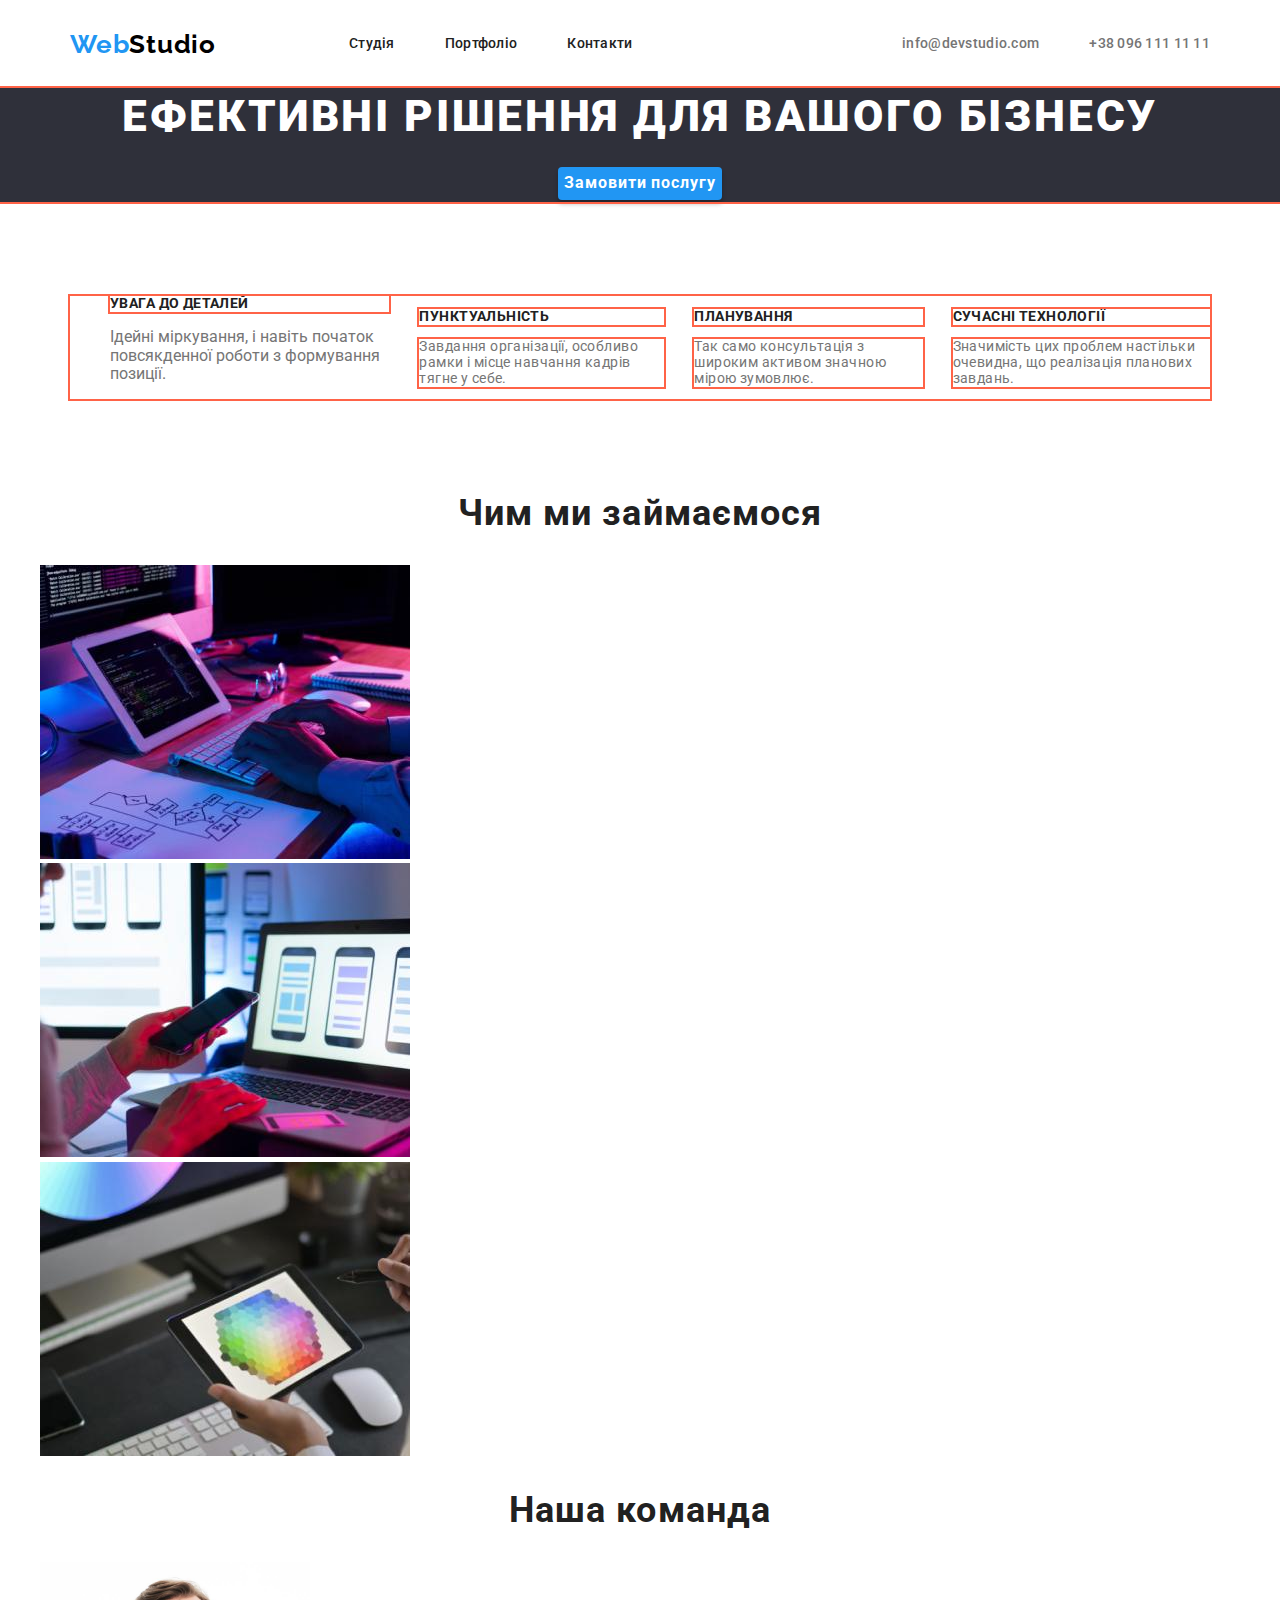
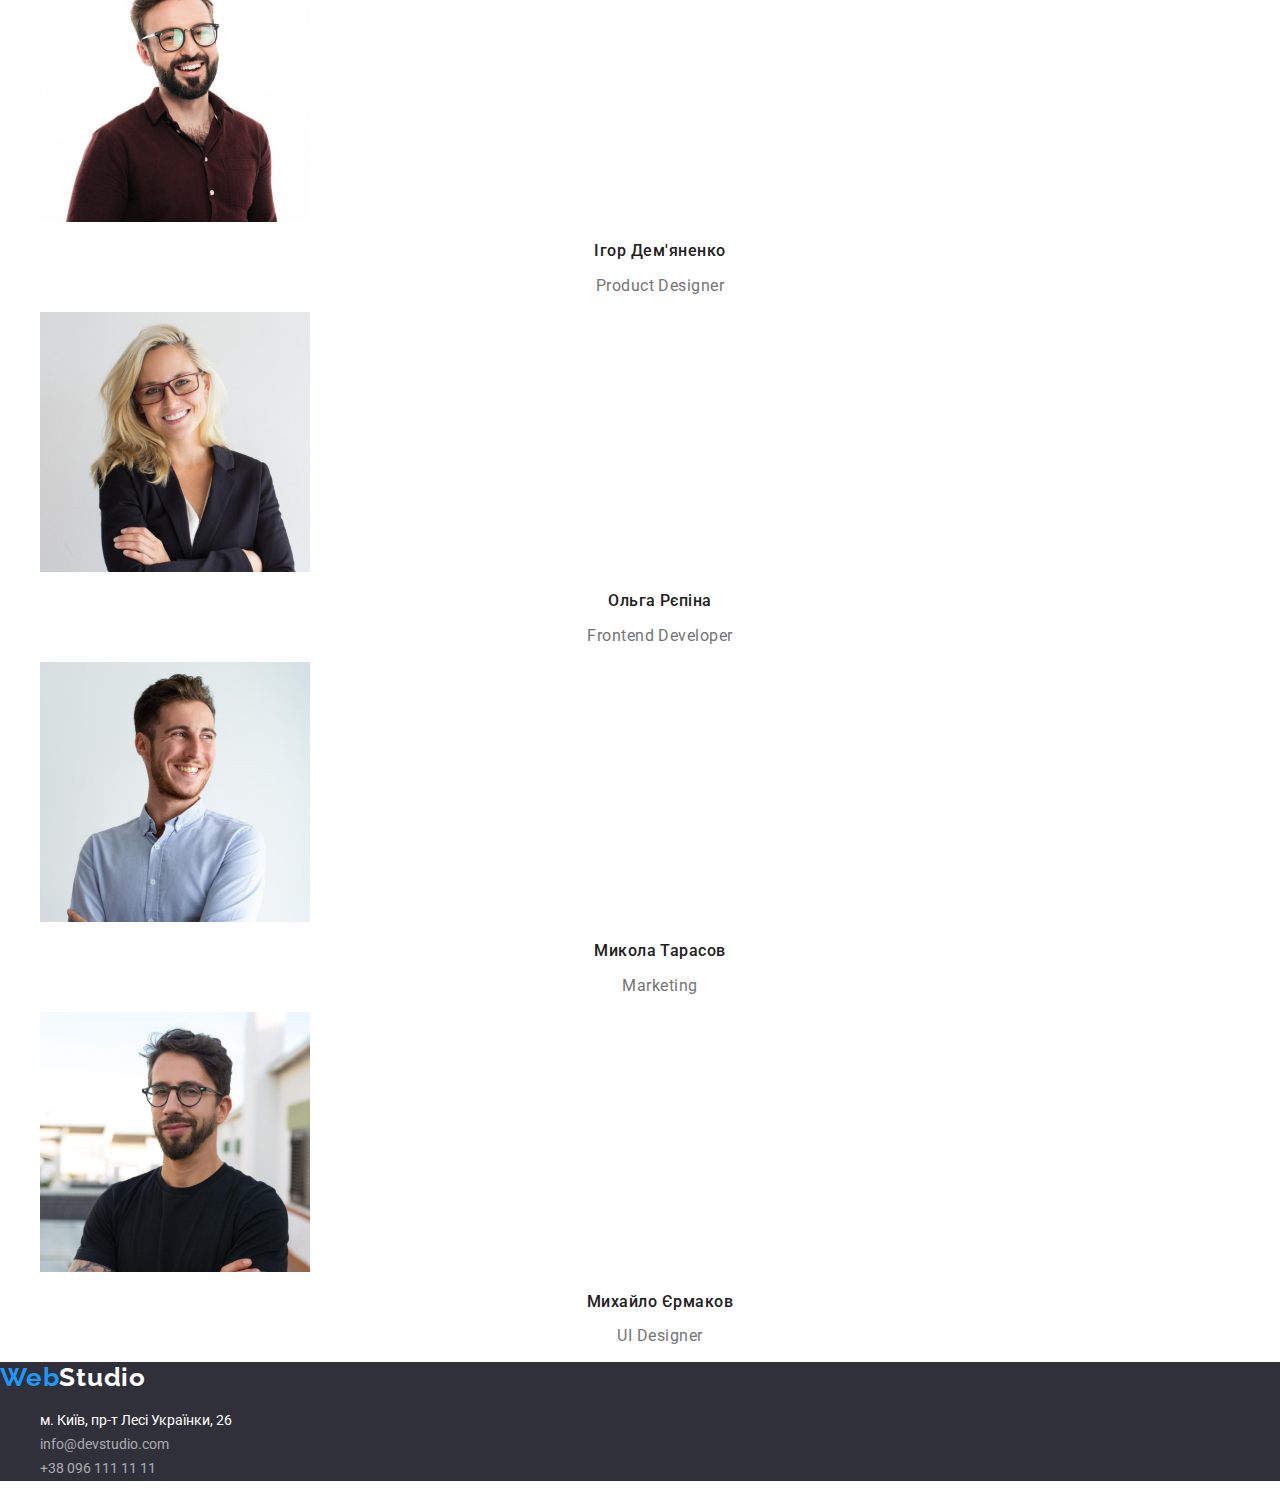
==== index.html @ b57abb13 "goit-markup-hw-03" ====
<!DOCTYPE html>
<html lang="uk">
  <head>
    <meta charset="UTF-8">
    <link href="https://fonts.googleapis.com/css2?family=Raleway:wght@700&family=Roboto:wght@400;500;700;900&display=swap" rel="stylesheet">
    <meta http-equiv="X-UA-Compatible" content="IE=edge">
    <meta name="viewport" content="width=device-width, initial-scale=1.0">
    <title>Web Studio</title>
    <link rel="stylesheet" href="https://cdnjs.cloudflare.com/ajax/libs/modern-normalize/1.1.0/modern-normalize.min.css" />
    <link rel="stylesheet" href="./css/main.css">
  </head>
  <body>
    <!--Шапка сайту-->
    <header>
      <nav class="container main-nav">
        <a href="./index.html" class="logoheader"><span class="logoweb">Web</span>Studio</a>
        <ul class="site-nav list">
          <li class="item">
            <a href="./index.html" class="link current">Студія</a>
          </li>
          <li class="item">
            <a href="./portfolio.html" class="link">Портфоліо</a>
          </li>
          <li class="item">
            <a href="#" class="link">Контакти</a>
          </li>
        </ul>
        <ul class="nav-contacts list">
          <li class="item">
            <a href="mailto:info@devstudio.com" class="link contacts">info@devstudio.com</a>
          </li>
          <li class="item">
            <a href="tel:+380961111111" class="link contacts">+38 096 111 11 11</a>
          </li>
        </ul>
      </nav>
    </header>
    <main>
      <!--Секція Герой-->
      <section class="hero background">
        <h1 class="hero-title">Ефективні рішення для вашого бізнесу</h1>
        <button type="button" class="button button-hero">Замовити послугу</button>
      </section>
      <!--Cекція Особливості-->
      <section class="container">
        <h2 class="visually-hidden">Наші переваги</h2>
        <ul class="feature list">
          <li class="item">
            <h3 class="feature-title">Увага до деталей</h3>
            <p>
              Ідейні міркування, і навіть початок повсякденної роботи з
              формування позиції.
            </p>
          </li>
          <li class="item">
            <h3 class="feature-title">Пунктуальність</h3>
            <p class="feature-text">
              Завдання організації, особливо рамки і місце навчання кадрів тягне
              у себе.
            </p>
          </li>
          <li class="item">
            <h3 class="feature-title">Планування</h3>
            <p class="feature-text">
              Так само консультація з широким активом значною мірою зумовлює.
            </p>
          </li>
          <li class="item">
            <h3 class="feature-title">Сучасні технології</h3>
            <p class="feature-text">
              Значимість цих проблем настільки очевидна, що реалізація планових
              завдань.
            </p>
          </li>
        </ul>
      </section>
      <!--Чим ми займаємося-->
      <section class="section">
        <h2 class="worklist-title">Чим ми займаємося</h2>
        <ul class="worklist list">
          <li>
            <img src="./images/box1.jpg" width="370" alt="box1">
          </li>
          <li>
            <img src="./images/box2.jpg" width="370" alt="box2">
          </li>
          <li>
            <img src="./images/box3.jpg" width="370" alt="box3">
          </li>
        </ul>
      </section>
      <!--Наша команда-->
      <section class="section">
        <h2 class="family-title">Наша команда</h2>
        <ul class="list">
          <li>
            <img
              src="./images/ihor.jpg"
              width="270"
              alt="Фото першого співробітника">
            <h3 class="family-member">Ігор Дем'яненко</h3>
            <p class="family-name">Product Designer</p>
          </li>
          <li>
            <img
              src="./images/olha.jpg"
              width="270"
              alt="Фото другого співробітника">
            <h3 class="family-member">Ольга Рєпіна</h3>
            <p class="family-name">Frontend Developer</p>
          </li>
          <li>
            <img
              src="./images/mykola.jpg"
              width="270"
              alt="Фото третього співробітника">
            <h3 class="family-member">Микола Тарасов</h3>
            <p class="family-name">Marketing</p>
          </li>
          <li>
            <img
              src="./images/mykhailo.jpg"
              width="270"
              alt="Фото четвертого співробітника">
            <h3 class="family-member">Михайло Єрмаков</h3>
            <p class="family-name">UI Designer</p>
          </li>
        </ul>
      </section>
    </main>
    <!--Футер сайту-->
    <footer class="background">
      <a href="./index.html" class="address logofooter"><span class="logoweb">Web</span>Studio</a>
      <address>
        <ul class="footer-nav list">
          <li>
            <a
              href="https://goo.gl/maps/ZicWZSvamPS7MqvVA"
              class="address-text link"
              target="_blank"
              rel="noopener noreferrer"
              >м. Київ, пр-т Лесі Українки, 26</a
            >
          </li>
          <li>
            <a href="mailto:info@devstudio.com" class="address-link link">info@devstudio.com</a>
          </li>
          <li>
            <a href="tel:+380961111111" class="address-link link">+38 096 111 11 11</a>
          </li>
        </ul>
      </address>
    </footer>
  </body>
</html>
---- css/main.css ----
/* Колір основного тексту #212121 */
/* Колір вторичного тексту #757575 */
/* Колір фону #FFFFFF */
/* Колір вторичного фону #F5F4FA */
/* Колір акценту #2196F3 */
/* Колір кнопки #F5F4FA */

:root {
    --primary-text-color: #757575;
    --title-text-color: #212121;
    --accent-color: #2196F3;
    --primary-white-color: #FFFFFF;  
}

html {
    box-sizing: border-box;
}

*,
*::before,
*::after, {
    box-sizing: inherit;
}

body {
    background-color: var(--primary-white-color);
    color: var(--primary-text-color);
    font-family: 'Roboto', sans-serif;
}

/* Hidden H1 */
.visually-hidden {
    position: absolute;
    white-space: nowrap;
    
    width: 1px;
    height: 1px;
    
    overflow: hidden;
    
    border: 0;
    padding: 0;
    
    clip: rect(0 0 0 0);
    clip-path: inset(50%);
    margin: -1px;
  } 

/* Контейнер */
.container {
    width: 1170px;
    
    padding-left: 15px;
    padding-right: 15px;
  
    margin-left: auto;
    margin-right: auto;
  }

/* Background */

.background {
    background-color: #2F303A;
}

/* Логотип/Logo */

.logoheader {
    color: #000000;
    
    font-family: Raleway;
    font-weight: 700;
    font-size: 26px;
    
    line-height: 1.19;
    letter-spacing: 0.03em;
    
    text-decoration: none;
}

.logofooter {
    color: #FFFFFF;
    
    font-family: Raleway;
    font-weight: 700;
    font-size: 26px;
    
    line-height: 1.19;
    letter-spacing: 0.03em;
    
    text-decoration: none;
}

.logoweb {
    color: #2196F3;
}

/* Site nav */

.main-nav {
    display: flex;
    align-items: center;
}

.site-nav {
    display: flex;
    margin-left: 93px;
}

.site-nav .link {
    color: var(--title-text-color);
    
    font-weight: 500;
    font-size: 14px;
    
    line-height: 1.14;
    letter-spacing: 0.02em;
    
    display: block;
    
    padding-top: 20px;
    padding-bottom: 20px;
    
    text-decoration: none;
}

.site-nav .item + .item {
    margin-left: 50px;
}

.nav-contacts {
    display: flex;
    margin-left: auto;
}

.nav-contacts .link {
    color: var(--primary-text-color);
    
    font-weight: 500;
    font-size: 14px;
    
    line-height: 1.14;
    letter-spacing: 0.02em;
    
    display: block;
    
    padding-top: 20px;
    padding-bottom: 20px;
    
    text-decoration: none;
}

.nav-contacts .item + .item {
    margin-left: 50px;
}

.site-nav .link:hover,
.site-nav .link:focus,
.nav-contacts .link:hover,
.nav-contacts .link:focus {
    color: var(--accent-color);
}

/* Герой */

.hero {
    font-weight: 900;
    font-size: 44px;

    line-height: 1.3;
    text-align: center;

    letter-spacing: 0.06em;

    text-transform: uppercase;

    margin-bottom: 94px;
    outline: 2px solid tomato;
}

.hero-title {
    margin-top: 0;
    margin-bottom: 30px;

    color: #FFFFFF;

    font-weight: 900;
    font-size: 44px;

    line-height: 1.3;
    text-align: center;
    letter-spacing: 0.06em;

    margin-bottom: 0;

    text-transform: uppercase;
}

/* Button */

.button {
    background-color: #F5F4FA;
    font-size: 16px;
    line-height: 1.6;
    text-align: center;
    letter-spacing: 0.03em;
    cursor: pointer;
}

.button:focus,
.button:hover {
    color: var(--primary-white-color);
    background-color: var(--accent-color);
}

.button-hero {
    color: var(--primary-white-color);
    background-color: #2196F3;
    font-weight: 700;
    font-size: 16px;
    line-height: 1.9;
    align-items: center;
    text-align: center;
    letter-spacing: 0.06em;
    border: 0 solid;
    border-color: var(--accent-color);
    border-radius: 4px;
    box-shadow: 0 4px 4px rgba(0, 0, 0, 0.250)
}

.button-portfolio {
    font-family: inherit;
    color: #000000;
    background-color: #F5F4FA;
    font-weight: 500;
    font-size: 16px;
    line-height: 1.6;
    text-align: center;
    letter-spacing: 0.03em;
}

/* Секція */

.section {
    color: var(--primary-text-color);
}

/* Особливості/Features */

/* .feature-headtitle {
    display: none;
} */

.feature {
    display: flex;
    align-items: center;
    margin-bottom: 94px;
    outline: 2px solid tomato;
}

.feature-list {
    color: var(--primary-text-color);
    font-size: 14px;
    line-height: 1.7;
    letter-spacing: 0.03em;
    padding-left: 0;
    display: block;
    align-items: center;
    margin-top: 0;
    margin-bottom: 0;
    outline: 2px solid tomato;
}

.feature-title {
    color: var(--title-text-color);
    font-weight: 700;
    font-size: 14px;
    line-height: 1.14;
    letter-spacing: 0.03em;
    text-transform: uppercase;
    margin-top: 0;
    margin-bottom: 10;
    outline: 2px solid tomato;
}

.feature-text {
    color: var(--primary-text-color);
    font-size: 14px;
    line-height: 1.14;
    letter-spacing: 0.03em;
    margin-top: 0;
    margin-bottom: 0;
    outline: 2px solid tomato;
}

.feature .item + .item {
    margin-left: 30px;
}

/* Чим ми займаємось/Work */

.worklist-title {
    color: var(--title-text-color);
    font-weight: 700;
    font-size: 36px;
    line-height: 1.16;
    text-align: center;
    letter-spacing: 0.03em;
}

/* Наша команда/Family */

.family-title {
    color: var(--title-text-color);
    font-weight: 700;
    font-size: 36px;
    line-height: 1.16;
    text-align: center;
    letter-spacing: 0.03em;
}

.family-member {
    color: var(--title-text-color);
    font-weight: 500;
    font-size: 16px;
    line-height: 1.18;
    text-align: center;
    letter-spacing: 0.03em;
}

.family-name {
    font-size: 16px;
    line-height: 1.18;
    text-align: center;
    letter-spacing: 0.03em;
}

/* Портфоліо/Portfolio */

.portfolio-title {
    color: var(--title-text-color);
    font-weight: 700;
    font-size: 18px;
    line-height: 2px;
    letter-spacing: 0.06em;
}

.portfolio-text {
    color: var(--primary-text-color);
    font-style: normal;
    font-weight: 400;
    font-size: 16px;
    line-height: 1.9;
    letter-spacing: 0.03em;
}

.portfolio-link {
    text-decoration: none;
}

/* Адреса/Address */
.address {
    text-decoration: none;
    font-style: normal;
}

.address-text {
    text-decoration: none;
    font-style: normal;
    color: #FFFFFF;
    font-size: 14px;
    line-height: 1.71;
}

.address-link {
    text-decoration: none;
    font-style: normal;
    color: rgba(255, 255, 255, 0.6);
    font-size: 14px;
    line-height: 1.71;
}

/* Футер/Footer */
.footer-nav .link {
    text-decoration: none;
}

.footer-nav .link:hover,
.footer-nav .link:focus {
    color: var(--accent-color);
}

.list {
    list-style: none;
}
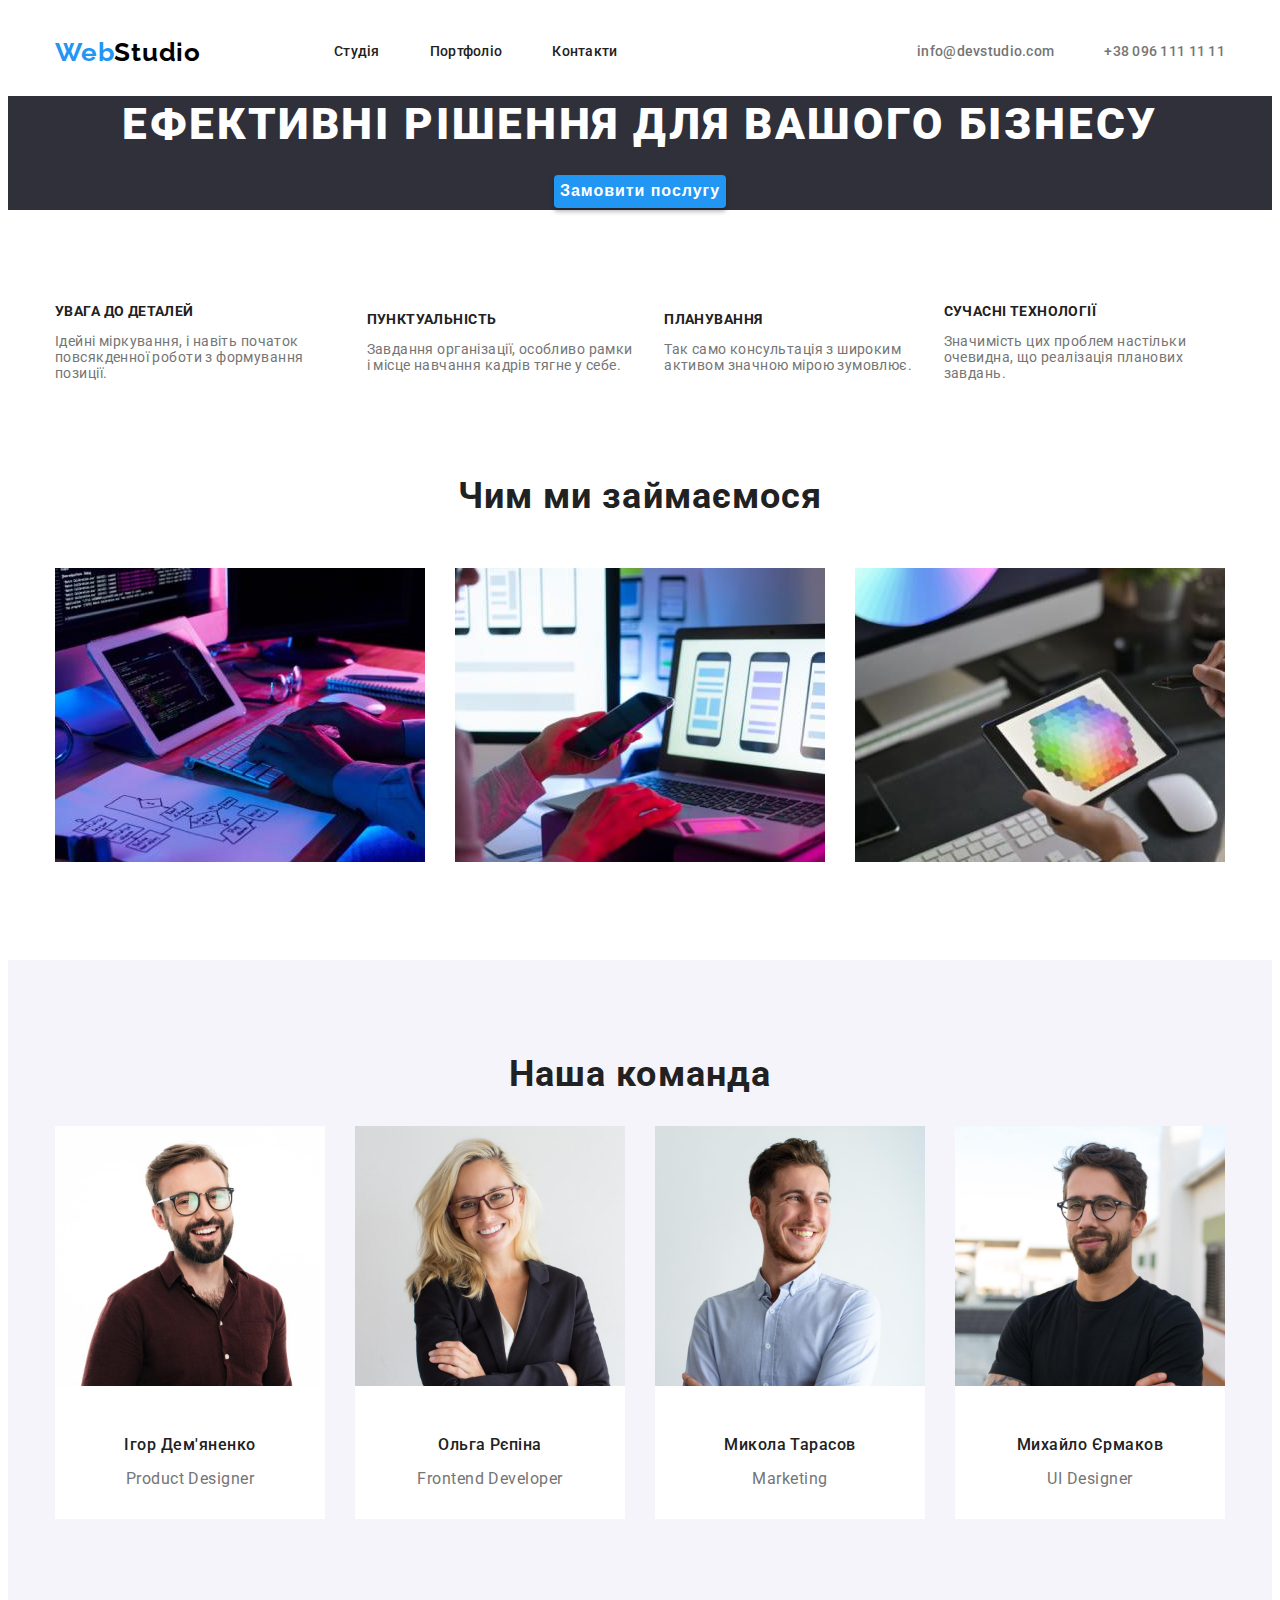
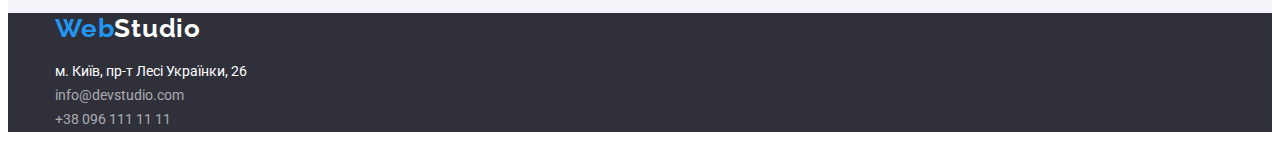
==== commit 5fbc5d57: "goit-markup-hw-03" ====
--- a/index.html
+++ b/index.html
@@ -6,7 +6,7 @@
     <meta http-equiv="X-UA-Compatible" content="IE=edge">
     <meta name="viewport" content="width=device-width, initial-scale=1.0">
     <title>Web Studio</title>
-    <link rel="stylesheet" href="https://cdnjs.cloudflare.com/ajax/libs/modern-normalize/1.1.0/modern-normalize.min.css" />
+    <!-- <link rel="stylesheet" href="https://cdnjs.cloudflare.com/ajax/libs/modern-normalize/1.1.0/modern-normalize.min.css" />-->
     <link rel="stylesheet" href="./css/main.css">
   </head>
   <body>
@@ -44,10 +44,10 @@
       <!--Cекція Особливості-->
       <section class="container">
         <h2 class="visually-hidden">Наші переваги</h2>
-        <ul class="feature list">
+        <ul class="feature ul list">
           <li class="item">
             <h3 class="feature-title">Увага до деталей</h3>
-            <p>
+            <p class="feature-text">
               Ідейні міркування, і навіть початок повсякденної роботи з
               формування позиції.
             </p>
@@ -75,9 +75,9 @@
         </ul>
       </section>
       <!--Чим ми займаємося-->
-      <section class="section">
-        <h2 class="worklist-title">Чим ми займаємося</h2>
-        <ul class="worklist list">
+      <section class="container">
+        </div><h2 class="worklist-title">Чим ми займаємося</h2>
+        <ul class="worklist ul list">
           <li>
             <img src="./images/box1.jpg" width="370" alt="box1">
           </li>
@@ -90,49 +90,49 @@
         </ul>
       </section>
       <!--Наша команда-->
-      <section class="section">
+      <section class="section-grey">
         <h2 class="family-title">Наша команда</h2>
-        <ul class="list">
-          <li>
-            <img
+        <div class="container"><ul class="family ul list">
+          <li class="card item">
+            <img class="photo"
               src="./images/ihor.jpg"
               width="270"
               alt="Фото першого співробітника">
-            <h3 class="family-member">Ігор Дем'яненко</h3>
-            <p class="family-name">Product Designer</p>
+            <h3 class="family-name">Ігор Дем'яненко</h3>
+            <p class="family-member">Product Designer</p>
           </li>
-          <li>
-            <img
+          <li class="card item">
+            <img class="photo"
               src="./images/olha.jpg"
               width="270"
               alt="Фото другого співробітника">
-            <h3 class="family-member">Ольга Рєпіна</h3>
-            <p class="family-name">Frontend Developer</p>
+            <h3 class="family-name">Ольга Рєпіна</h3>
+            <p class="family-member">Frontend Developer</p>
           </li>
-          <li>
-            <img
+          <li class="card item">
+            <img class="photo"
               src="./images/mykola.jpg"
               width="270"
               alt="Фото третього співробітника">
-            <h3 class="family-member">Микола Тарасов</h3>
-            <p class="family-name">Marketing</p>
+            <h3 class="family-name">Микола Тарасов</h3>
+            <p class="family-member">Marketing</p>
           </li>
-          <li>
-            <img
+          <li class="card item">
+            <img class="photo"
               src="./images/mykhailo.jpg"
               width="270"
               alt="Фото четвертого співробітника">
-            <h3 class="family-member">Михайло Єрмаков</h3>
-            <p class="family-name">UI Designer</p>
+            <h3 class="family-name">Михайло Єрмаков</h3>
+            <p class="family-member">UI Designer</p>
           </li>
-        </ul>
+        </ul></div>
       </section>
     </main>
     <!--Футер сайту-->
     <footer class="background">
-      <a href="./index.html" class="address logofooter"><span class="logoweb">Web</span>Studio</a>
+      <div class="container"><a href="./index.html" class="address logofooter"><span class="logoweb">Web</span>Studio</a>
       <address>
-        <ul class="footer-nav list">
+        <ul class="footer-nav ul list">
           <li>
             <a
               href="https://goo.gl/maps/ZicWZSvamPS7MqvVA"
@@ -149,7 +149,7 @@
             <a href="tel:+380961111111" class="address-link link">+38 096 111 11 11</a>
           </li>
         </ul>
-      </address>
+      </address></div>
     </footer>
   </body>
 </html>
--- a/css/main.css
+++ b/css/main.css
@@ -9,7 +9,8 @@
     --primary-text-color: #757575;
     --title-text-color: #212121;
     --accent-color: #2196F3;
-    --primary-white-color: #FFFFFF;  
+    --primary-white-color: #FFFFFF;
+    --secondary-bg-color: #F5F4FA;
 }
 
 html {
@@ -17,8 +18,8 @@
 }
 
 *,
-*::before,
-*::after, {
+*::before;
+*::after; {
     box-sizing: inherit;
 }
 
@@ -45,6 +46,14 @@
     clip-path: inset(50%);
     margin: -1px;
   } 
+
+  .ul {
+    padding-inline-start: 0;
+}
+
+.list {
+    list-style: none;
+}
 
 /* Контейнер */
 .container {
@@ -175,7 +184,6 @@
     text-transform: uppercase;
 
     margin-bottom: 94px;
-    outline: 2px solid tomato;
 }
 
 .hero-title {
@@ -245,6 +253,10 @@
     color: var(--primary-text-color);
 }
 
+.section-grey {
+    background-color: var(--secondary-bg-color);
+}
+
 /* Особливості/Features */
 
 /* .feature-headtitle {
@@ -255,7 +267,6 @@
     display: flex;
     align-items: center;
     margin-bottom: 94px;
-    outline: 2px solid tomato;
 }
 
 .feature-list {
@@ -268,7 +279,6 @@
     align-items: center;
     margin-top: 0;
     margin-bottom: 0;
-    outline: 2px solid tomato;
 }
 
 .feature-title {
@@ -280,7 +290,6 @@
     text-transform: uppercase;
     margin-top: 0;
     margin-bottom: 10;
-    outline: 2px solid tomato;
 }
 
 .feature-text {
@@ -290,7 +299,6 @@
     letter-spacing: 0.03em;
     margin-top: 0;
     margin-bottom: 0;
-    outline: 2px solid tomato;
 }
 
 .feature .item + .item {
@@ -299,16 +307,44 @@
 
 /* Чим ми займаємось/Work */
 
+.worklist {
+    display: flex;
+    justify-content: space-between;
+    margin-bottom: 94px;
+}
+
 .worklist-title {
+    display: block;
     color: var(--title-text-color);
     font-weight: 700;
     font-size: 36px;
     line-height: 1.16;
     text-align: center;
     letter-spacing: 0.03em;
+    margin-top: 0;
+    margin-bottom: 50px;
 }
 
 /* Наша команда/Family */
+
+.family {
+    display: flex;
+    margin-bottom: 0;
+}
+
+.family .card {
+    align-items: center;
+    background-color: var(--primary-white-color);
+    margin-bottom: 94px;
+}
+
+.family .item + .item {
+    margin-left: 30px;
+}
+
+.family .photo {
+    margin-bottom: 30px;
+}
 
 .family-title {
     color: var(--title-text-color);
@@ -317,22 +353,25 @@
     line-height: 1.16;
     text-align: center;
     letter-spacing: 0.03em;
+    padding-top: 94px;
+}
+
+.family-name {
+    color: var(--title-text-color);
+    font-weight: 500;
+    font-size: 16px;
+    line-height: 1.18;
+    text-align: center;
+    letter-spacing: 0.03em;
+    margin-bottom: 10px;
 }
 
 .family-member {
-    color: var(--title-text-color);
-    font-weight: 500;
     font-size: 16px;
     line-height: 1.18;
     text-align: center;
     letter-spacing: 0.03em;
-}
-
-.family-name {
-    font-size: 16px;
-    line-height: 1.18;
-    text-align: center;
-    letter-spacing: 0.03em;
+    margin-bottom: 30px;
 }
 
 /* Портфоліо/Portfolio */
@@ -388,8 +427,4 @@
 .footer-nav .link:hover,
 .footer-nav .link:focus {
     color: var(--accent-color);
-}
-
-.list {
-    list-style: none;
 }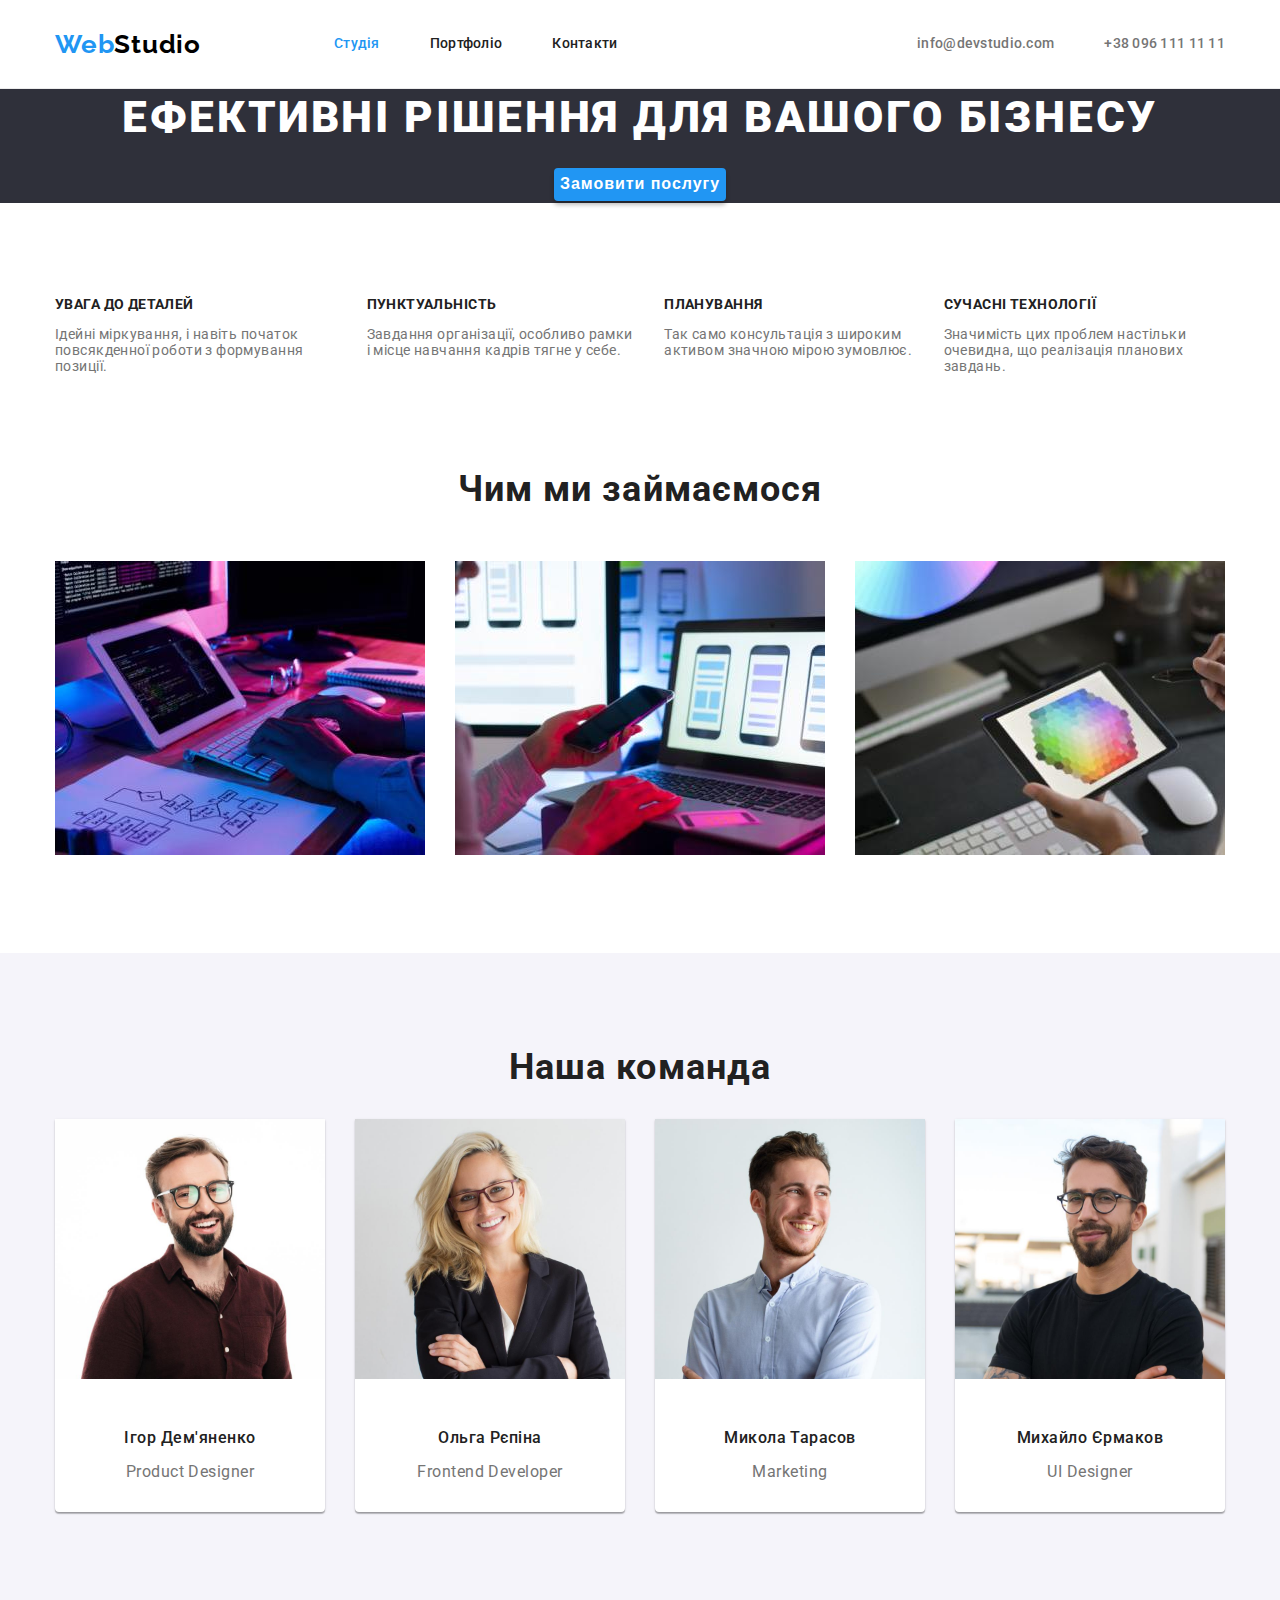
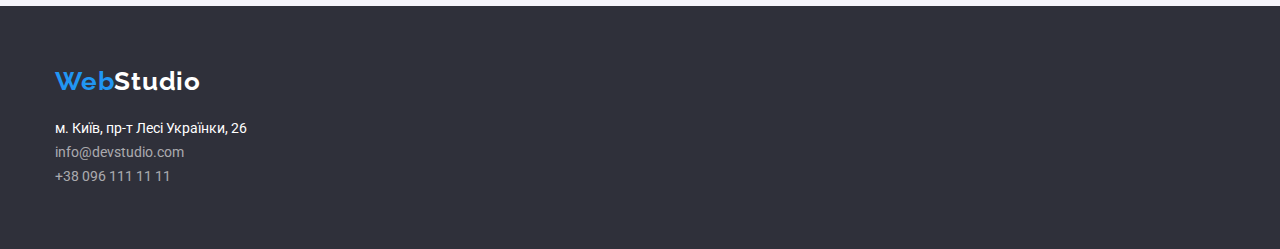
==== commit 7a033a9c: "goit-markup-hw-03" ====
--- a/index.html
+++ b/index.html
@@ -6,12 +6,12 @@
     <meta http-equiv="X-UA-Compatible" content="IE=edge">
     <meta name="viewport" content="width=device-width, initial-scale=1.0">
     <title>Web Studio</title>
-    <!-- <link rel="stylesheet" href="https://cdnjs.cloudflare.com/ajax/libs/modern-normalize/1.1.0/modern-normalize.min.css" />-->
+    <!-- <link rel="stylesheet" href="https://cdnjs.cloudflare.com/ajax/libs/modern-normalize/1.1.0/modern-normalize.min.css" /> -->
     <link rel="stylesheet" href="./css/main.css">
   </head>
   <body>
     <!--Шапка сайту-->
-    <header>
+    <header class="header">
       <nav class="container main-nav">
         <a href="./index.html" class="logoheader"><span class="logoweb">Web</span>Studio</a>
         <ul class="site-nav list">
--- a/css/main.css
+++ b/css/main.css
@@ -18,8 +18,8 @@
 }
 
 *,
-*::before;
-*::after; {
+*::before,
+*::after {
     box-sizing: inherit;
 }
 
@@ -27,6 +27,11 @@
     background-color: var(--primary-white-color);
     color: var(--primary-text-color);
     font-family: 'Roboto', sans-serif;
+    margin: 0;
+}
+
+.header {
+    border-bottom: 1px solid #ECECEC;
 }
 
 /* Hidden H1 */
@@ -57,7 +62,7 @@
 
 /* Контейнер */
 .container {
-    width: 1170px;
+    width: 1200px;
     
     padding-left: 15px;
     padding-right: 15px;
@@ -89,6 +94,7 @@
 
 .logofooter {
     color: #FFFFFF;
+    display: inline-block;
     
     font-family: Raleway;
     font-weight: 700;
@@ -98,6 +104,9 @@
     letter-spacing: 0.03em;
     
     text-decoration: none;
+
+    padding-top: 60px;
+    margin-bottom: 20px;
 }
 
 .logoweb {
@@ -167,6 +176,10 @@
 .site-nav .link:focus,
 .nav-contacts .link:hover,
 .nav-contacts .link:focus {
+    color: var(--accent-color);
+}
+
+.link.current {
     color: var(--accent-color);
 }
 
@@ -245,6 +258,12 @@
     line-height: 1.6;
     text-align: center;
     letter-spacing: 0.03em;
+    padding: 6px 22px;
+    min-width: 73px;
+    border: 0 solid;
+    border-color: var(--accent-color);
+    border-radius: 4px;
+    box-shadow: 0 4px 4px rgba(0, 0, 0, 0.250)
 }
 
 /* Секція */
@@ -265,7 +284,6 @@
 
 .feature {
     display: flex;
-    align-items: center;
     margin-bottom: 94px;
 }
 
@@ -336,6 +354,8 @@
     align-items: center;
     background-color: var(--primary-white-color);
     margin-bottom: 94px;
+    box-shadow: 0px 1px 3px rgba(0, 0, 0, 0.12), 0px 1px 1px rgba(0, 0, 0, 0.14), 0px 2px 1px rgba(0, 0, 0, 0.2);
+    border-radius: 0px 0px 4px 4px;
 }
 
 .family .item + .item {
@@ -376,31 +396,94 @@
 
 /* Портфоліо/Portfolio */
 
+.portfolio {
+    display: flex;
+    justify-content: center;
+}
+
+.portfolio-btn {
+    margin-top: 94px;
+    margin-bottom: 50px;
+}
+
+.portfolio-btn .item + .item {
+    margin-left: 8px;
+}
+
+.portfolio-list {
+    display: flex;
+    flex-wrap: wrap;
+    align-items: center;
+    margin-bottom: 94px;
+}
+
+.portfolio-list .card {
+    align-items: center;
+    background-color: var(--primary-white-color);
+    margin-right: 30px;
+    margin-bottom: 30px;
+}
+
 .portfolio-title {
+    display: inline-block;
     color: var(--title-text-color);
     font-weight: 700;
     font-size: 18px;
     line-height: 2px;
     letter-spacing: 0.06em;
+    padding-left: 24px;
+    margin-top: 20px;
+    margin-bottom: 0;
 }
 
 .portfolio-text {
+    display: block;
     color: var(--primary-text-color);
     font-style: normal;
     font-weight: 400;
     font-size: 16px;
     line-height: 1.9;
     letter-spacing: 0.03em;
+    padding-left: 24px;;
+    margin-top: 4px;
+    margin-bottom: 20px;
+}
+
+.portfolio-list .card:nth-child(3n) {
+    margin-right: 0;
+}
+
+.portfolio-list .card:nth-last-child(-n+3) {
+    margin-bottom: 0;
 }
 
 .portfolio-link {
     text-decoration: none;
+    margin: 0;
+}
+
+.portfolio-list .border {
+    /* border-top-width: 1px;
+    border-top-style: solid;
+    border-top-color: #EEEEEE; */
+
+    border-right-width: 1px;
+    border-right-style: solid;
+    border-right-color: #EEEEEE;
+
+    border-bottom-width: 1px;
+    border-bottom-style: solid;
+    border-bottom-color: #EEEEEE;
+
+    border-left-width: 1px;
+    border-left-style: solid;
+    border-left-color: #EEEEEE;
 }
 
 /* Адреса/Address */
 .address {
     text-decoration: none;
-    font-style: normal;
+    font-style: normal; 
 }
 
 .address-text {
@@ -420,6 +503,11 @@
 }
 
 /* Футер/Footer */
+.footer-nav {
+    padding-bottom: 60px;
+    margin: 0;
+}
+
 .footer-nav .link {
     text-decoration: none;
 }
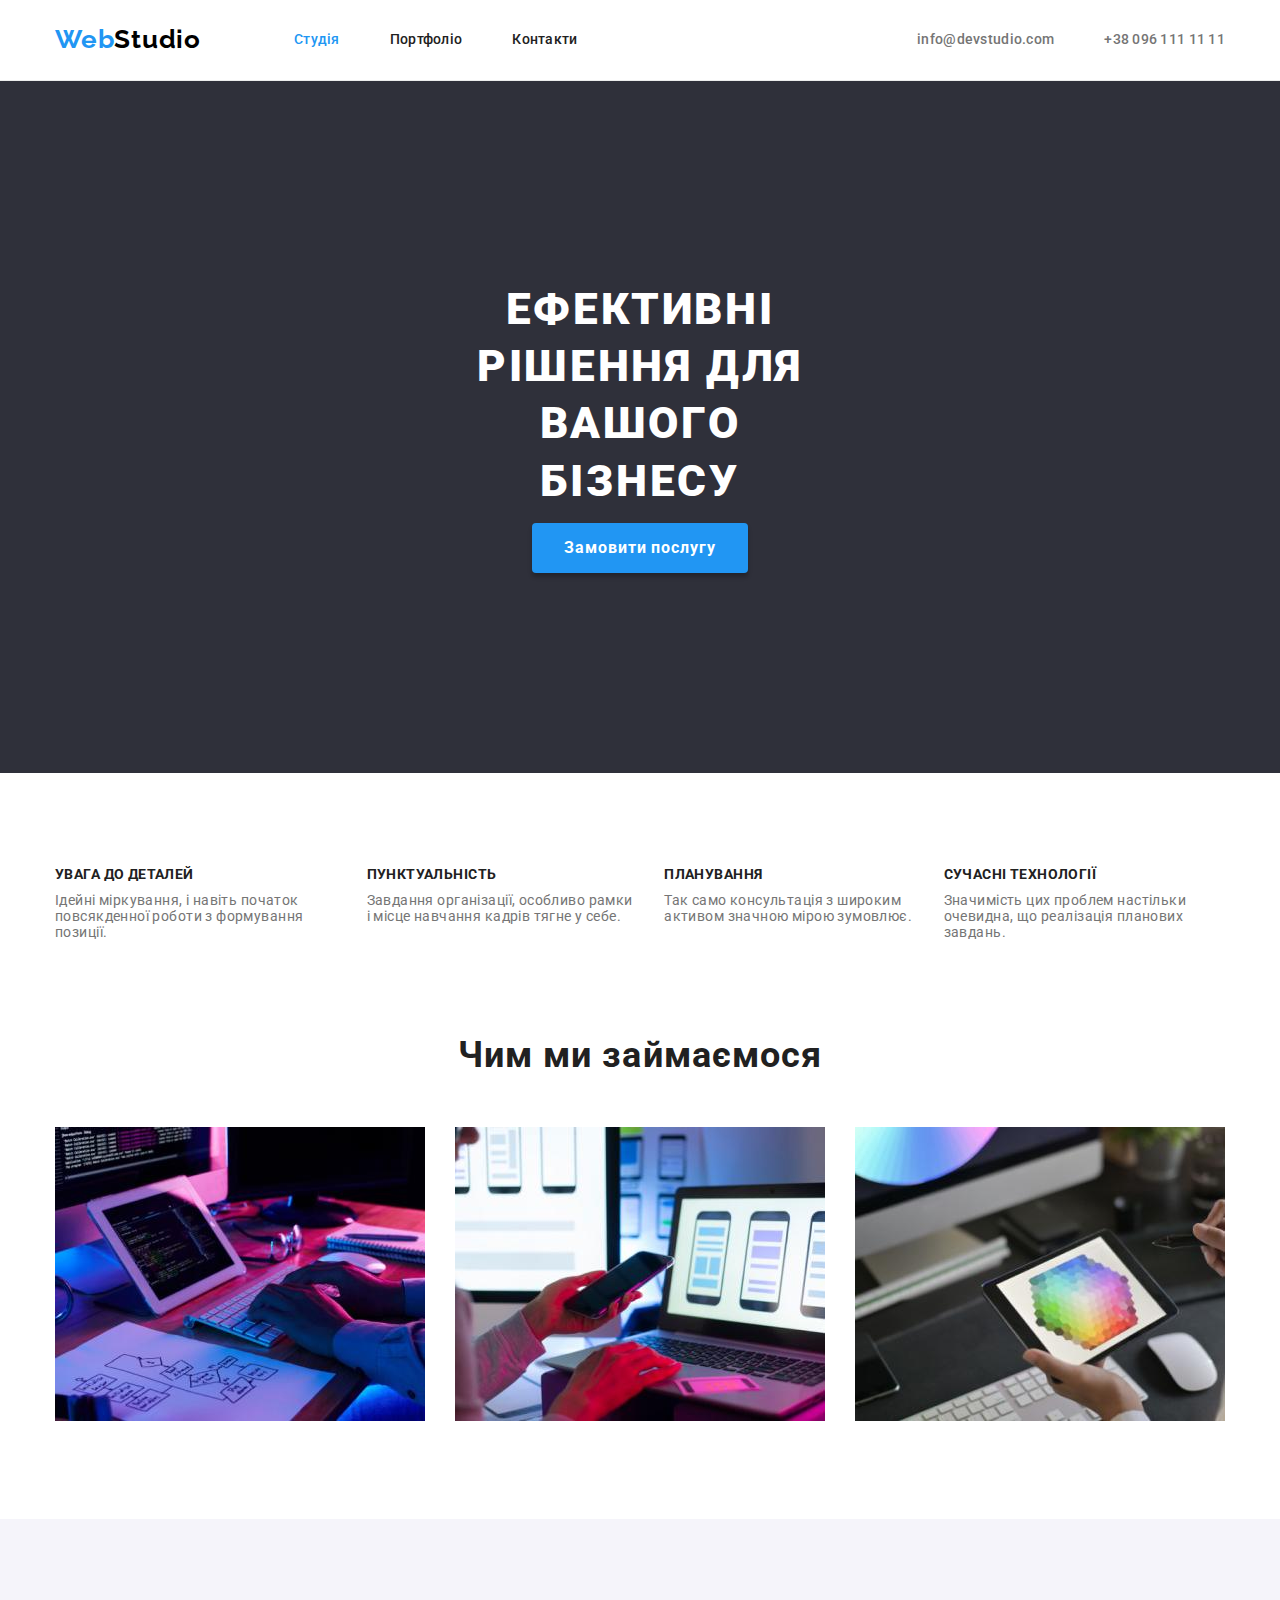
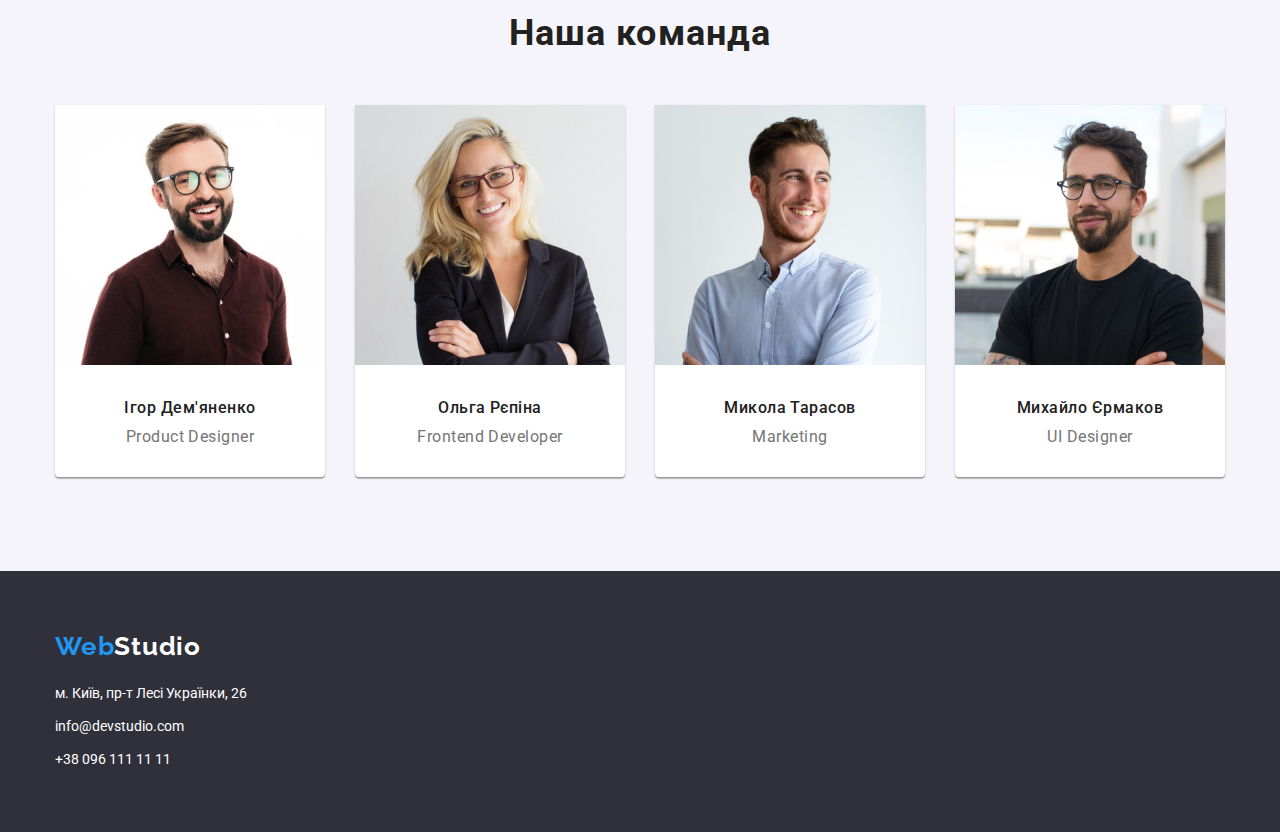
==== commit 3ca055e2: "goit-markup-hw-03" ====
--- a/index.html
+++ b/index.html
@@ -6,7 +6,7 @@
     <meta http-equiv="X-UA-Compatible" content="IE=edge">
     <meta name="viewport" content="width=device-width, initial-scale=1.0">
     <title>Web Studio</title>
-    <!-- <link rel="stylesheet" href="https://cdnjs.cloudflare.com/ajax/libs/modern-normalize/1.1.0/modern-normalize.min.css" /> -->
+    <link rel="stylesheet" href="https://cdnjs.cloudflare.com/ajax/libs/modern-normalize/1.1.0/modern-normalize.min.css">
     <link rel="stylesheet" href="./css/main.css">
   </head>
   <body>
@@ -42,9 +42,9 @@
         <button type="button" class="button button-hero">Замовити послугу</button>
       </section>
       <!--Cекція Особливості-->
-      <section class="container">
-        <h2 class="visually-hidden">Наші переваги</h2>
-        <ul class="feature ul list">
+      <section class="section">
+        <div class="container"><h2 class="visually-hidden">Наші переваги</h2>
+        <ul class="feature list">
           <li class="item">
             <h3 class="feature-title">Увага до деталей</h3>
             <p class="feature-text">
@@ -72,12 +72,12 @@
               завдань.
             </p>
           </li>
-        </ul>
+        </ul></div>
       </section>
       <!--Чим ми займаємося-->
-      <section class="container">
-        </div><h2 class="worklist-title">Чим ми займаємося</h2>
-        <ul class="worklist ul list">
+      <section class="worklist-section">
+        <div class="container"><h2 class="worklist-title">Чим ми займаємося</h2>
+        <ul class="worklist list">
           <li>
             <img src="./images/box1.jpg" width="370" alt="box1">
           </li>
@@ -87,52 +87,52 @@
           <li>
             <img src="./images/box3.jpg" width="370" alt="box3">
           </li>
-        </ul>
+        </ul></div>
       </section>
       <!--Наша команда-->
       <section class="section-grey">
-        <h2 class="family-title">Наша команда</h2>
-        <div class="container"><ul class="family ul list">
+        <div class="container"><h2 class="family-title">Наша команда</h2>
+        <ul class="family list">
           <li class="card item">
             <img class="photo"
               src="./images/ihor.jpg"
               width="270"
               alt="Фото першого співробітника">
-            <h3 class="family-name">Ігор Дем'яненко</h3>
-            <p class="family-member">Product Designer</p>
+            <div class="team"><h3 class="family-name">Ігор Дем'яненко</h3>
+            <p class="family-jobtitle">Product Designer</p></div>
           </li>
           <li class="card item">
             <img class="photo"
               src="./images/olha.jpg"
               width="270"
               alt="Фото другого співробітника">
-            <h3 class="family-name">Ольга Рєпіна</h3>
-            <p class="family-member">Frontend Developer</p>
+            <div class="team"><h3 class="family-name">Ольга Рєпіна</h3>
+            <p class="family-jobtitle">Frontend Developer</p></div>
           </li>
           <li class="card item">
             <img class="photo"
               src="./images/mykola.jpg"
               width="270"
               alt="Фото третього співробітника">
-            <h3 class="family-name">Микола Тарасов</h3>
-            <p class="family-member">Marketing</p>
+            <div class="team"><h3 class="family-name">Микола Тарасов</h3>
+            <p class="family-jobtitle">Marketing</p></div>
           </li>
           <li class="card item">
             <img class="photo"
               src="./images/mykhailo.jpg"
               width="270"
               alt="Фото четвертого співробітника">
-            <h3 class="family-name">Михайло Єрмаков</h3>
-            <p class="family-member">UI Designer</p>
+            <div class="team"><h3 class="family-name">Михайло Єрмаков</h3>
+            <p class="family-jobtitle">UI Designer</p></div>
           </li>
         </ul></div>
       </section>
     </main>
     <!--Футер сайту-->
-    <footer class="background">
+    <footer class="footer">
       <div class="container"><a href="./index.html" class="address logofooter"><span class="logoweb">Web</span>Studio</a>
       <address>
-        <ul class="footer-nav ul list">
+        <ul class="footer-nav list">
           <li>
             <a
               href="https://goo.gl/maps/ZicWZSvamPS7MqvVA"
@@ -143,10 +143,10 @@
             >
           </li>
           <li>
-            <a href="mailto:info@devstudio.com" class="address-link link">info@devstudio.com</a>
+            <a href="mailto:info@devstudio.com" class="address-mail link">info@devstudio.com</a>
           </li>
           <li>
-            <a href="tel:+380961111111" class="address-link link">+38 096 111 11 11</a>
+            <a href="tel:+380961111111" class="address-tel link">+38 096 111 11 11</a>
           </li>
         </ul>
       </address></div>
--- a/css/main.css
+++ b/css/main.css
@@ -13,7 +13,7 @@
     --secondary-bg-color: #F5F4FA;
 }
 
-html {
+/* html {
     box-sizing: border-box;
 }
 
@@ -21,7 +21,7 @@
 *::before,
 *::after {
     box-sizing: inherit;
-}
+} */
 
 body {
     background-color: var(--primary-white-color);
@@ -52,12 +52,21 @@
     margin: -1px;
   } 
 
-  .ul {
+.li {
+    padding: 0;
+    margin: 0;
+}
+
+.ul {
+    padding: 0;
+    margin: 0;
     padding-inline-start: 0;
 }
 
 .list {
     list-style: none;
+    margin: 0;
+    padding: 0;
 }
 
 /* Контейнер */
@@ -77,6 +86,12 @@
     background-color: #2F303A;
 }
 
+.footer {
+    background-color: #2F303A;
+    padding-top: 60px;
+    padding-bottom: 60px;
+}
+
 /* Логотип/Logo */
 
 .logoheader {
@@ -88,6 +103,9 @@
     
     line-height: 1.19;
     letter-spacing: 0.03em;
+
+    padding-top: 24px;
+    padding-bottom: 25px;
     
     text-decoration: none;
 }
@@ -105,7 +123,6 @@
     
     text-decoration: none;
 
-    padding-top: 60px;
     margin-bottom: 20px;
 }
 
@@ -136,8 +153,8 @@
     
     display: block;
     
-    padding-top: 20px;
-    padding-bottom: 20px;
+    padding-top: 32px;
+    padding-bottom: 32px;
     
     text-decoration: none;
 }
@@ -162,8 +179,8 @@
     
     display: block;
     
-    padding-top: 20px;
-    padding-bottom: 20px;
+    padding-top: 32px;
+    padding-bottom: 32px;
     
     text-decoration: none;
 }
@@ -196,7 +213,8 @@
 
     text-transform: uppercase;
 
-    margin-bottom: 94px;
+    padding-top: 200px;
+    padding-bottom: 200px;
 }
 
 .hero-title {
@@ -211,6 +229,9 @@
     line-height: 1.3;
     text-align: center;
     letter-spacing: 0.06em;
+    
+    padding-right: 452px;
+    padding-left: 452px;
 
     margin-bottom: 0;
 
@@ -234,6 +255,14 @@
     background-color: var(--accent-color);
 }
 
+.button-portfolio:focus,
+.button-portfolio:hover {
+    color: var(--primary-white-color);
+    background-color: var(--accent-color);
+    box-shadow: 0 4px 4px rgba(0, 0, 0, 0.250);
+}
+
+
 .button-hero {
     color: var(--primary-white-color);
     background-color: #2196F3;
@@ -246,7 +275,12 @@
     border: 0 solid;
     border-color: var(--accent-color);
     border-radius: 4px;
-    box-shadow: 0 4px 4px rgba(0, 0, 0, 0.250)
+    box-shadow: 0 4px 4px rgba(0, 0, 0, 0.250);
+
+    padding-top: 10px;
+    padding-right: 32px;
+    padding-bottom: 10px;
+    padding-left: 32px;
 }
 
 .button-portfolio {
@@ -263,17 +297,26 @@
     border: 0 solid;
     border-color: var(--accent-color);
     border-radius: 4px;
-    box-shadow: 0 4px 4px rgba(0, 0, 0, 0.250)
+    /* box-shadow: 0 4px 4px rgba(0, 0, 0, 0.250) */
 }
 
 /* Секція */
 
 .section {
     color: var(--primary-text-color);
+    padding-top: 94px;
+    padding-bottom: 94px;
+}
+
+.section-portfolio {
+    padding-bottom: 94px;
 }
 
 .section-grey {
     background-color: var(--secondary-bg-color);
+    margin-top: 94px;
+    padding-top: 94px;
+    padding-bottom: 94px;
 }
 
 /* Особливості/Features */
@@ -284,7 +327,8 @@
 
 .feature {
     display: flex;
-    margin-bottom: 94px;
+    /* margin-top: 94px;
+    margin-bottom: 94px; */
 }
 
 .feature-list {
@@ -307,7 +351,7 @@
     letter-spacing: 0.03em;
     text-transform: uppercase;
     margin-top: 0;
-    margin-bottom: 10;
+    margin-bottom: 10px;
 }
 
 .feature-text {
@@ -328,7 +372,11 @@
 .worklist {
     display: flex;
     justify-content: space-between;
-    margin-bottom: 94px;
+    margin-bottom: 0;
+}
+
+.worklist-section {
+    padding-top: 0;
 }
 
 .worklist-title {
@@ -353,7 +401,6 @@
 .family .card {
     align-items: center;
     background-color: var(--primary-white-color);
-    margin-bottom: 94px;
     box-shadow: 0px 1px 3px rgba(0, 0, 0, 0.12), 0px 1px 1px rgba(0, 0, 0, 0.14), 0px 2px 1px rgba(0, 0, 0, 0.2);
     border-radius: 0px 0px 4px 4px;
 }
@@ -363,7 +410,7 @@
 }
 
 .family .photo {
-    margin-bottom: 30px;
+    margin-bottom: 0;
 }
 
 .family-title {
@@ -373,7 +420,8 @@
     line-height: 1.16;
     text-align: center;
     letter-spacing: 0.03em;
-    padding-top: 94px;
+    margin-top: 0;
+    margin-bottom: 50px;
 }
 
 .family-name {
@@ -383,15 +431,21 @@
     line-height: 1.18;
     text-align: center;
     letter-spacing: 0.03em;
+    margin-top: 0;
     margin-bottom: 10px;
 }
 
-.family-member {
+.family-jobtitle {
     font-size: 16px;
     line-height: 1.18;
     text-align: center;
     letter-spacing: 0.03em;
-    margin-bottom: 30px;
+    margin: 0;
+}
+
+.team {
+    padding-top: 30px;
+    padding-bottom: 30px;
 }
 
 /* Портфоліо/Portfolio */
@@ -399,11 +453,15 @@
 .portfolio {
     display: flex;
     justify-content: center;
+}
+
+.portfolio .img {
+    display: block;
 }
 
 .portfolio-btn {
     margin-top: 94px;
-    margin-bottom: 50px;
+    margin-bottom: 34px;
 }
 
 .portfolio-btn .item + .item {
@@ -414,7 +472,6 @@
     display: flex;
     flex-wrap: wrap;
     align-items: center;
-    margin-bottom: 94px;
 }
 
 .portfolio-list .card {
@@ -487,24 +544,44 @@
 }
 
 .address-text {
+    display: inline-block;
     text-decoration: none;
     font-style: normal;
     color: #FFFFFF;
     font-size: 14px;
     line-height: 1.71;
-}
-
-.address-link {
+    margin-bottom: 9px;
+}
+
+.address-mail {
+    display: inline-block;
+    text-decoration: none;
+    font-style: normal;
+    color: #FFFFFF;
+    font-size: 14px;
+    line-height: 1.71;
+    margin-bottom: 9px;
+}
+
+.address-tel {
+    display: inline-block;
+    text-decoration: none;
+    font-style: normal;
+    color: #FFFFFF;
+    font-size: 14px;
+    line-height: 1.71;
+}
+
+/* .address-link {
     text-decoration: none;
     font-style: normal;
     color: rgba(255, 255, 255, 0.6);
     font-size: 14px;
     line-height: 1.71;
-}
+} */
 
 /* Футер/Footer */
 .footer-nav {
-    padding-bottom: 60px;
     margin: 0;
 }
 
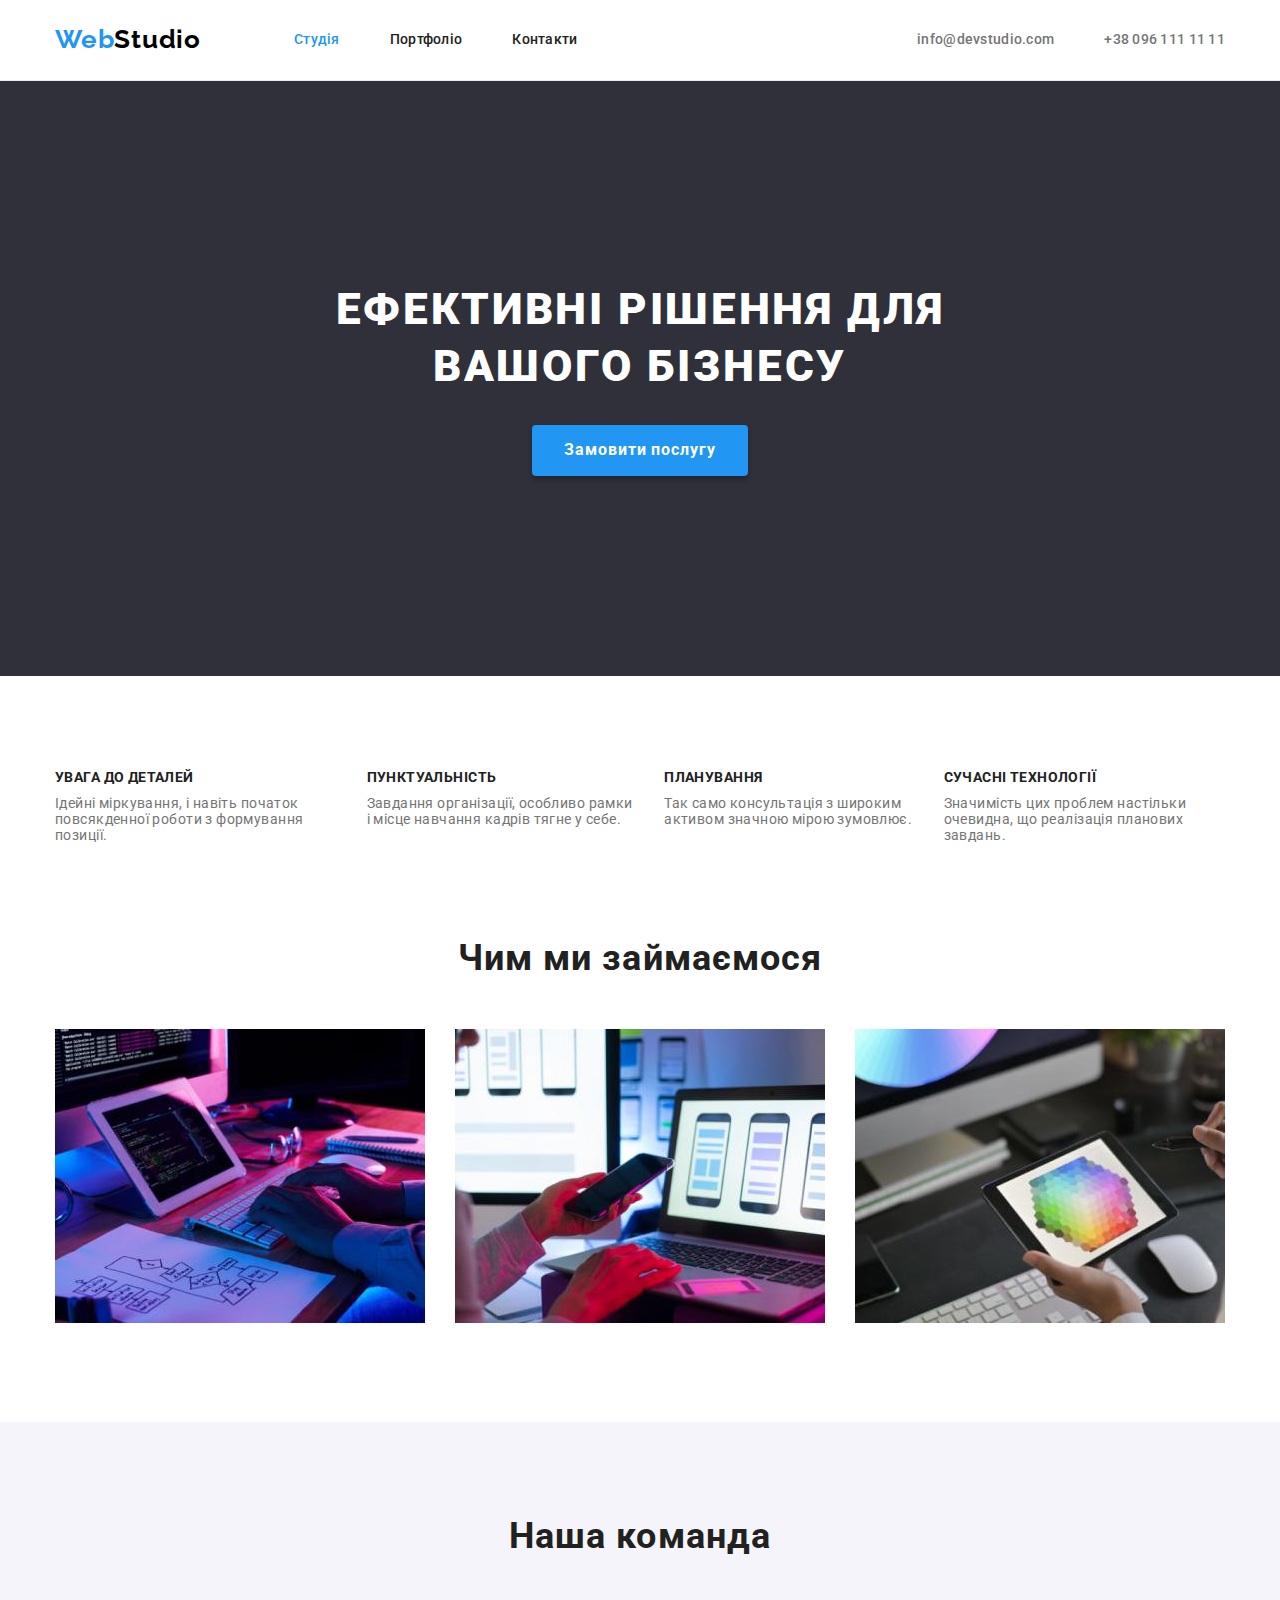
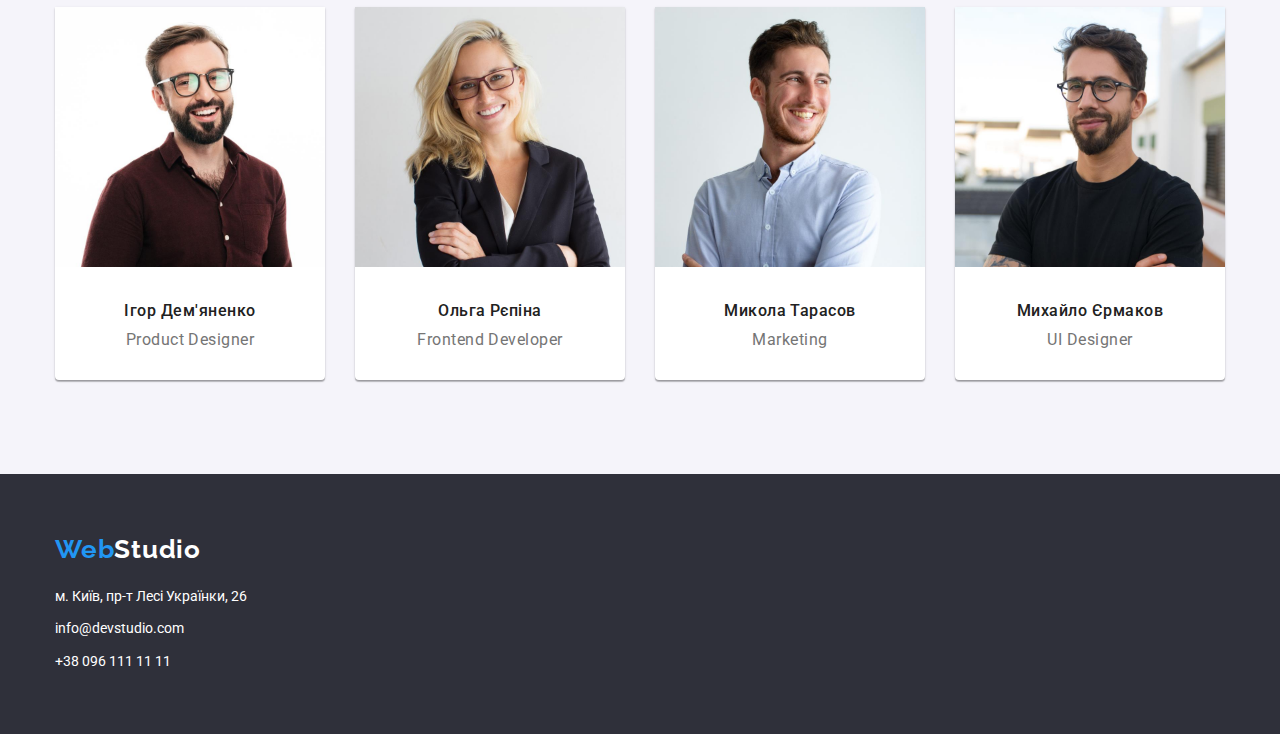
==== commit 99fb876a: "goit-markup-hw-03" ====
--- a/index.html
+++ b/index.html
@@ -75,7 +75,7 @@
         </ul></div>
       </section>
       <!--Чим ми займаємося-->
-      <section class="worklist-section">
+      <section class="section worklist-section">
         <div class="container"><h2 class="worklist-title">Чим ми займаємося</h2>
         <ul class="worklist list">
           <li>
--- a/css/main.css
+++ b/css/main.css
@@ -203,39 +203,27 @@
 /* Герой */
 
 .hero {
+    text-align: center;
+
+    padding-top: 200px;
+    padding-bottom: 200px;
+}
+
+.hero-title {
+    color: #FFFFFF;
+
     font-weight: 900;
     font-size: 44px;
 
     line-height: 1.3;
     text-align: center;
-
     letter-spacing: 0.06em;
 
     text-transform: uppercase;
 
-    padding-top: 200px;
-    padding-bottom: 200px;
-}
-
-.hero-title {
-    margin-top: 0;
-    margin-bottom: 30px;
-
-    color: #FFFFFF;
-
-    font-weight: 900;
-    font-size: 44px;
-
-    line-height: 1.3;
-    text-align: center;
-    letter-spacing: 0.06em;
-    
-    padding-right: 452px;
-    padding-left: 452px;
-
-    margin-bottom: 0;
-
-    text-transform: uppercase;
+    width: 696px;
+
+    margin: 0 auto 30px;
 }
 
 /* Button */
@@ -277,10 +265,7 @@
     border-radius: 4px;
     box-shadow: 0 4px 4px rgba(0, 0, 0, 0.250);
 
-    padding-top: 10px;
-    padding-right: 32px;
-    padding-bottom: 10px;
-    padding-left: 32px;
+    padding: 10px 32px;
 }
 
 .button-portfolio {
@@ -314,7 +299,6 @@
 
 .section-grey {
     background-color: var(--secondary-bg-color);
-    margin-top: 94px;
     padding-top: 94px;
     padding-bottom: 94px;
 }
@@ -377,6 +361,7 @@
 
 .worklist-section {
     padding-top: 0;
+    padding-bottom: 94px;
 }
 
 .worklist-title {
@@ -450,23 +435,25 @@
 
 /* Портфоліо/Portfolio */
 
-.portfolio {
+.portfolio-btn {
     display: flex;
     justify-content: center;
+    gap: 8px;
+    margin-bottom: 34px;
 }
 
 .portfolio .img {
     display: block;
 }
 
-.portfolio-btn {
+/* .portfolio-btn {
     margin-top: 94px;
     margin-bottom: 34px;
-}
-
-.portfolio-btn .item + .item {
+} */
+
+/* .portfolio-btn .item + .item {
     margin-left: 8px;
-}
+} */
 
 .portfolio-list {
     display: flex;
@@ -482,28 +469,23 @@
 }
 
 .portfolio-title {
-    display: inline-block;
     color: var(--title-text-color);
     font-weight: 700;
     font-size: 18px;
-    line-height: 2px;
+    line-height: 2;
     letter-spacing: 0.06em;
-    padding-left: 24px;
-    margin-top: 20px;
-    margin-bottom: 0;
+    margin: 0;
 }
 
 .portfolio-text {
-    display: block;
     color: var(--primary-text-color);
     font-style: normal;
     font-weight: 400;
     font-size: 16px;
     line-height: 1.9;
     letter-spacing: 0.03em;
-    padding-left: 24px;;
     margin-top: 4px;
-    margin-bottom: 20px;
+    margin-bottom: 0;
 }
 
 .portfolio-list .card:nth-child(3n) {
@@ -520,9 +502,7 @@
 }
 
 .portfolio-list .border {
-    /* border-top-width: 1px;
-    border-top-style: solid;
-    border-top-color: #EEEEEE; */
+    padding: 20px 24px;
 
     border-right-width: 1px;
     border-right-style: solid;
